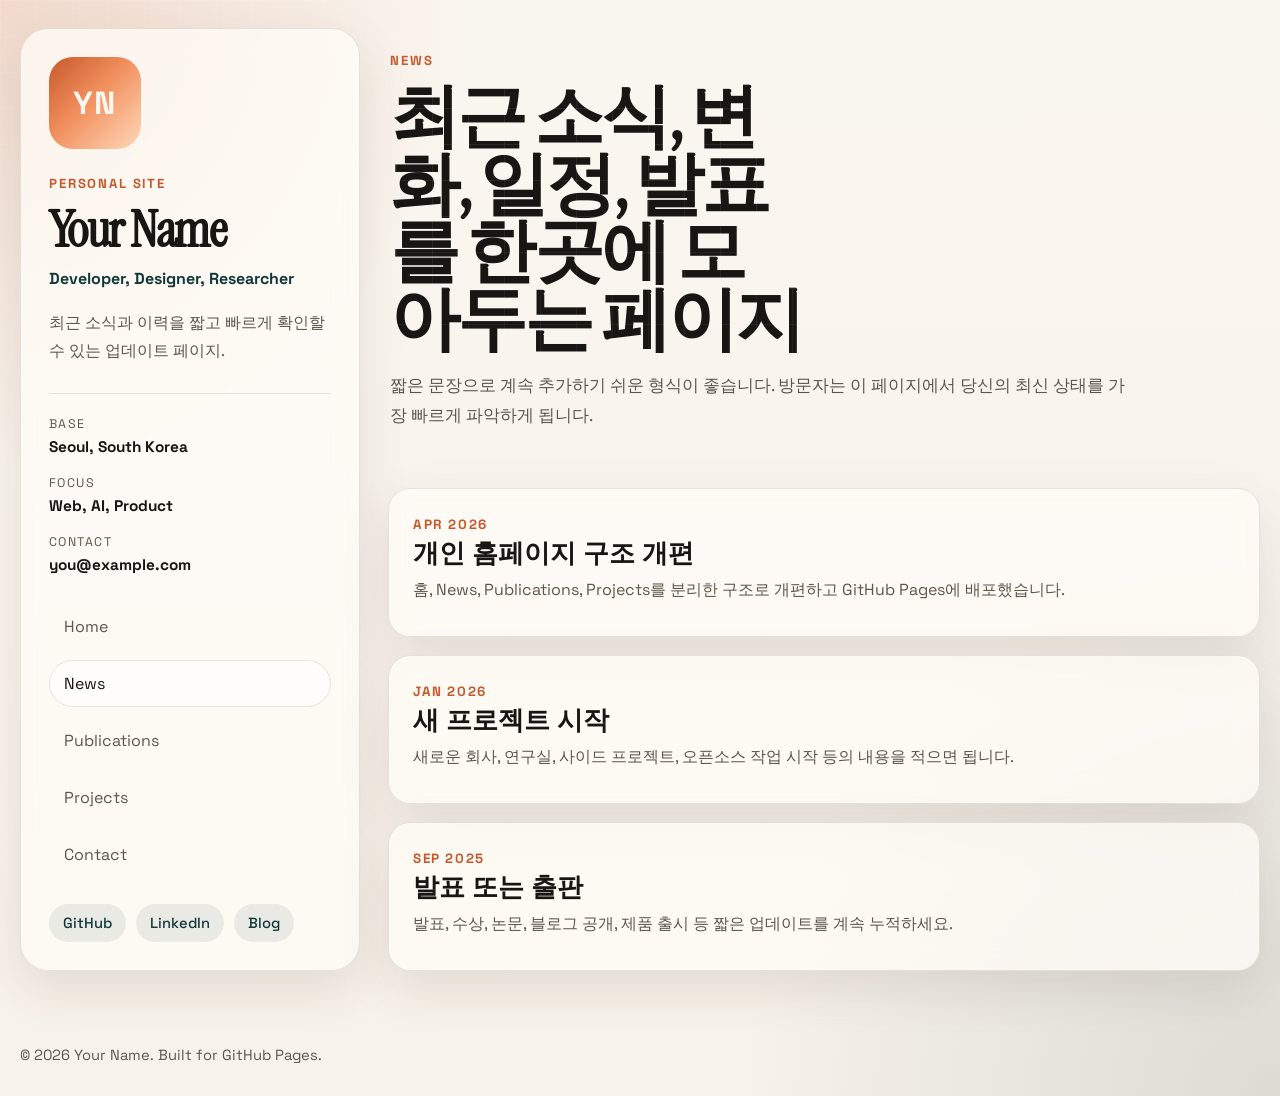
==== news.html @ 61f728b6 "Initial homepage" ====
<!DOCTYPE html>
<html lang="ko">
  <head>
    <meta charset="UTF-8" />
    <meta name="viewport" content="width=device-width, initial-scale=1.0" />
    <title>News | Your Name</title>
    <meta
      name="description"
      content="최근 소식과 타임라인을 정리하는 개인 홈페이지용 News 페이지"
    />
    <link rel="preconnect" href="https://fonts.googleapis.com" />
    <link rel="preconnect" href="https://fonts.gstatic.com" crossorigin />
    <link
      href="https://fonts.googleapis.com/css2?family=Instrument+Serif:ital@0;1&family=Space+Grotesk:wght@400;500;700&display=swap"
      rel="stylesheet"
    />
    <link rel="stylesheet" href="styles.css" />
  </head>
  <body data-page="news">
    <div class="page-shell">
      <aside class="profile-card">
        <div class="avatar" aria-hidden="true">
          <span>YN</span>
        </div>
        <div class="profile-copy">
          <p class="eyebrow">PERSONAL SITE</p>
          <h1>Your Name</h1>
          <p class="role">Developer, Designer, Researcher</p>
          <p class="summary">
            최근 소식과 이력을 짧고 빠르게 확인할 수 있는 업데이트 페이지.
          </p>
        </div>
        <div class="meta-list">
          <div>
            <span class="meta-label">Base</span>
            <strong>Seoul, South Korea</strong>
          </div>
          <div>
            <span class="meta-label">Focus</span>
            <strong>Web, AI, Product</strong>
          </div>
          <div>
            <span class="meta-label">Contact</span>
            <strong>you@example.com</strong>
          </div>
        </div>
        <nav class="side-nav" aria-label="Primary navigation">
          <a data-nav="home" href="index.html">Home</a>
          <a data-nav="news" href="news.html">News</a>
          <a data-nav="publications" href="publications.html">Publications</a>
          <a data-nav="projects" href="projects.html">Projects</a>
          <a href="index.html#contact">Contact</a>
        </nav>
        <div class="social-links">
          <a href="https://github.com/your-id" target="_blank" rel="noreferrer">GitHub</a>
          <a href="https://www.linkedin.com/in/your-id" target="_blank" rel="noreferrer">LinkedIn</a>
          <a href="https://your-notion-or-blog.com" target="_blank" rel="noreferrer">Blog</a>
        </div>
      </aside>

      <main class="content">
        <section class="page-intro">
          <p class="eyebrow">News</p>
          <h2>최근 소식, 변화, 일정, 발표를 한곳에 모아두는 페이지</h2>
          <p class="hero-body">
            짧은 문장으로 계속 추가하기 쉬운 형식이 좋습니다. 방문자는 이
            페이지에서 당신의 최신 상태를 가장 빠르게 파악하게 됩니다.
          </p>
        </section>

        <section class="list-stack">
          <article class="list-card">
            <span class="list-date">Apr 2026</span>
            <h3>개인 홈페이지 구조 개편</h3>
            <p>
              홈, News, Publications, Projects를 분리한 구조로 개편하고
              GitHub Pages에 배포했습니다.
            </p>
          </article>

          <article class="list-card">
            <span class="list-date">Jan 2026</span>
            <h3>새 프로젝트 시작</h3>
            <p>
              새로운 회사, 연구실, 사이드 프로젝트, 오픈소스 작업 시작 등의
              내용을 적으면 됩니다.
            </p>
          </article>

          <article class="list-card">
            <span class="list-date">Sep 2025</span>
            <h3>발표 또는 출판</h3>
            <p>
              발표, 수상, 논문, 블로그 공개, 제품 출시 등 짧은 업데이트를
              계속 누적하세요.
            </p>
          </article>
        </section>
      </main>
    </div>

    <footer class="site-footer">
      <p>© <span id="year"></span> Your Name. Built for GitHub Pages.</p>
    </footer>

    <script src="script.js"></script>
  </body>
</html>
---- styles.css ----
:root {
  --bg: #f7f2ea;
  --bg-strong: #efe4d4;
  --surface: rgba(255, 252, 247, 0.74);
  --surface-strong: #fffaf2;
  --text: #181613;
  --muted: #5e564d;
  --line: rgba(24, 22, 19, 0.1);
  --accent: #c7582b;
  --accent-soft: #f0b58f;
  --accent-deep: #13383a;
  --shadow: 0 18px 50px rgba(77, 53, 36, 0.12);
  --radius-xl: 28px;
  --radius-lg: 22px;
  --radius-md: 16px;
  --max-width: 1240px;
}

* {
  box-sizing: border-box;
}

html {
  scroll-behavior: smooth;
}

body {
  margin: 0;
  min-height: 100vh;
  color: var(--text);
  font-family: "Space Grotesk", sans-serif;
  background:
    radial-gradient(circle at top left, rgba(199, 88, 43, 0.18), transparent 28%),
    radial-gradient(circle at bottom right, rgba(19, 56, 58, 0.12), transparent 32%),
    linear-gradient(180deg, #faf6f0 0%, var(--bg) 100%);
}

body::before {
  position: fixed;
  inset: 0;
  pointer-events: none;
  content: "";
  background-image:
    linear-gradient(rgba(255, 255, 255, 0.24) 1px, transparent 1px),
    linear-gradient(90deg, rgba(255, 255, 255, 0.24) 1px, transparent 1px);
  background-size: 36px 36px;
  mask-image: linear-gradient(180deg, rgba(0, 0, 0, 0.4), transparent 85%);
}

a {
  color: inherit;
  text-decoration: none;
}

p {
  margin: 0;
  line-height: 1.75;
  color: var(--muted);
}

h1,
h2,
h3,
h4 {
  margin: 0;
  color: var(--text);
}

.page-shell {
  width: min(calc(100% - 32px), var(--max-width));
  margin: 0 auto;
  padding: 28px 0 72px;
  display: grid;
  grid-template-columns: 340px minmax(0, 1fr);
  gap: 28px;
}

.profile-card,
.panel,
.work-card,
.contact-banner {
  border: 1px solid var(--line);
  background: var(--surface);
  backdrop-filter: blur(12px);
  box-shadow: var(--shadow);
}

.profile-card {
  position: sticky;
  top: 24px;
  align-self: start;
  padding: 28px;
  border-radius: var(--radius-xl);
}

.avatar {
  width: 92px;
  height: 92px;
  border-radius: 24px;
  display: grid;
  place-items: center;
  margin-bottom: 24px;
  background:
    linear-gradient(135deg, var(--accent) 0%, #f18f5d 45%, #ffd9ba 100%);
  color: #fff7ef;
  font-size: 2rem;
  font-weight: 700;
  letter-spacing: 0.06em;
}

.eyebrow {
  margin-bottom: 10px;
  color: var(--accent);
  font-size: 0.82rem;
  font-weight: 700;
  letter-spacing: 0.14em;
  text-transform: uppercase;
}

.profile-copy h1 {
  font-family: "Instrument Serif", serif;
  font-size: clamp(2.4rem, 6vw, 3.2rem);
  line-height: 0.95;
  letter-spacing: -0.03em;
}

.role {
  margin-top: 10px;
  color: var(--accent-deep);
  font-weight: 700;
}

.summary {
  margin-top: 16px;
}

.meta-list {
  margin-top: 28px;
  padding-top: 22px;
  border-top: 1px solid var(--line);
  display: grid;
  gap: 18px;
}

.meta-label {
  display: block;
  margin-bottom: 4px;
  color: var(--muted);
  font-size: 0.78rem;
  text-transform: uppercase;
  letter-spacing: 0.12em;
}

.meta-list strong {
  font-size: 0.96rem;
}

.side-nav {
  margin-top: 28px;
  display: grid;
  gap: 10px;
}

.side-nav a {
  padding: 12px 14px;
  border-radius: 999px;
  border: 1px solid transparent;
  color: var(--muted);
  transition: 180ms ease;
}

.side-nav a:hover,
.side-nav a.is-active {
  border-color: var(--line);
  background: rgba(255, 255, 255, 0.56);
  color: var(--text);
}

.social-links {
  margin-top: 26px;
  display: flex;
  flex-wrap: wrap;
  gap: 10px;
}

.social-links a {
  padding: 10px 14px;
  border-radius: 999px;
  background: rgba(19, 56, 58, 0.08);
  color: var(--accent-deep);
  font-size: 0.92rem;
  font-weight: 500;
}

.content {
  display: grid;
  gap: 24px;
}

.hero,
.page-intro,
.section {
  padding: 10px 2px;
}

.hero,
.page-intro {
  padding-top: 22px;
}

.hero-kicker {
  color: var(--accent-deep);
  font-weight: 700;
}

.hero h2 {
  max-width: 12ch;
  margin-top: 10px;
  font-family: "Instrument Serif", serif;
  font-size: clamp(3rem, 8vw, 5.2rem);
  line-height: 0.92;
  letter-spacing: -0.04em;
}

.hero h2 span {
  color: var(--accent);
}

.hero-body {
  max-width: 740px;
  margin-top: 18px;
  font-size: 1.05rem;
}

.page-intro h2 {
  max-width: 13ch;
  margin-top: 10px;
  font-family: "Instrument Serif", serif;
  font-size: clamp(2.7rem, 7vw, 4.4rem);
  line-height: 0.96;
  letter-spacing: -0.04em;
}

.hero-actions {
  display: flex;
  flex-wrap: wrap;
  gap: 12px;
  margin-top: 28px;
}

.button {
  display: inline-flex;
  align-items: center;
  justify-content: center;
  min-height: 48px;
  padding: 0 18px;
  border-radius: 999px;
  border: 1px solid var(--line);
  font-weight: 700;
  transition: transform 180ms ease, background 180ms ease;
}

.button:hover {
  transform: translateY(-1px);
}

.button.primary {
  background: var(--accent);
  border-color: transparent;
  color: #fffaf5;
}

.button.ghost {
  background: rgba(255, 255, 255, 0.56);
}

.section-heading {
  display: grid;
  gap: 2px;
  margin-bottom: 16px;
}

.section-heading h3 {
  font-size: clamp(1.8rem, 3vw, 2.3rem);
  line-height: 1.08;
}

.panel {
  padding: 24px;
  border-radius: var(--radius-lg);
}

.panel.compact {
  min-height: 180px;
}

.focus-grid {
  display: grid;
  grid-template-columns: repeat(3, minmax(0, 1fr));
  gap: 18px;
}

.destination-grid {
  display: grid;
  grid-template-columns: repeat(3, minmax(0, 1fr));
  gap: 18px;
}

.destination-card {
  min-height: 240px;
  padding: 24px;
  border: 1px solid var(--line);
  border-radius: var(--radius-lg);
  background:
    linear-gradient(180deg, rgba(255, 255, 255, 0.74), rgba(255, 248, 241, 0.84));
  box-shadow: var(--shadow);
  transition: transform 180ms ease, border-color 180ms ease;
}

.destination-card:hover {
  transform: translateY(-3px);
  border-color: rgba(199, 88, 43, 0.28);
}

.destination-label {
  display: inline-block;
  margin-bottom: 18px;
  color: var(--accent-deep);
  font-size: 0.82rem;
  font-weight: 700;
  letter-spacing: 0.12em;
  text-transform: uppercase;
}

.destination-card h4 {
  margin-bottom: 10px;
  font-size: 1.4rem;
}

.prose-panel {
  display: grid;
  gap: 18px;
}

.panel h4,
.work-card h4 {
  margin-bottom: 10px;
  font-size: 1.25rem;
}

.work-list {
  display: grid;
  gap: 18px;
}

.work-card {
  padding: 24px;
  border-radius: var(--radius-lg);
}

.work-meta,
.tag-row {
  display: flex;
  flex-wrap: wrap;
  gap: 10px;
}

.work-meta {
  margin-bottom: 14px;
  color: var(--accent-deep);
  font-size: 0.86rem;
  font-weight: 700;
  letter-spacing: 0.08em;
  text-transform: uppercase;
}

.tag-row {
  margin: 18px 0 14px;
}

.tag-row span {
  padding: 8px 10px;
  border-radius: 999px;
  background: rgba(199, 88, 43, 0.12);
  color: var(--accent);
  font-size: 0.84rem;
  font-weight: 700;
}

.work-card a {
  color: var(--accent-deep);
  font-weight: 700;
}

.timeline {
  display: grid;
  gap: 14px;
}

.list-stack {
  display: grid;
  gap: 18px;
}

.list-card {
  padding: 24px;
  border: 1px solid var(--line);
  border-radius: var(--radius-lg);
  background: var(--surface);
  backdrop-filter: blur(12px);
  box-shadow: var(--shadow);
}

.list-card h3 {
  margin: 6px 0 8px;
  font-size: clamp(1.5rem, 2vw, 1.9rem);
  line-height: 1.08;
}

.list-date {
  display: inline-block;
  color: var(--accent);
  font-size: 0.84rem;
  font-weight: 700;
  letter-spacing: 0.12em;
  text-transform: uppercase;
}

.list-subtitle {
  margin-bottom: 12px;
  color: var(--accent-deep);
  font-weight: 700;
}

.inline-links {
  display: flex;
  flex-wrap: wrap;
  gap: 14px;
  margin-top: 16px;
}

.inline-links a {
  color: var(--accent-deep);
  font-weight: 700;
}

.timeline-item {
  padding: 18px 0 18px 20px;
  border-left: 2px solid rgba(19, 56, 58, 0.18);
}

.timeline-date {
  display: inline-block;
  margin-bottom: 6px;
  color: var(--accent);
  font-size: 0.88rem;
  font-weight: 700;
  text-transform: uppercase;
  letter-spacing: 0.08em;
}

.contact-banner {
  padding: 24px;
  border-radius: var(--radius-xl);
  display: flex;
  align-items: center;
  justify-content: space-between;
  gap: 20px;
}

.site-footer {
  width: min(calc(100% - 32px), var(--max-width));
  margin: 0 auto;
  padding: 0 0 28px;
}

.site-footer p {
  font-size: 0.92rem;
}

@media (max-width: 1080px) {
  .page-shell {
    grid-template-columns: 1fr;
  }

  .profile-card {
    position: relative;
    top: 0;
  }

  .hero h2 {
    max-width: 100%;
  }
}

@media (max-width: 760px) {
  .page-shell {
    width: min(calc(100% - 20px), var(--max-width));
    padding-top: 18px;
    gap: 18px;
  }

  .profile-card,
  .panel,
  .work-card,
  .contact-banner {
    border-radius: 22px;
  }

  .focus-grid {
    grid-template-columns: 1fr;
  }

  .destination-grid {
    grid-template-columns: 1fr;
  }

  .contact-banner {
    align-items: flex-start;
    flex-direction: column;
  }

  .hero-actions {
    width: 100%;
  }

  .button {
    width: 100%;
  }
}
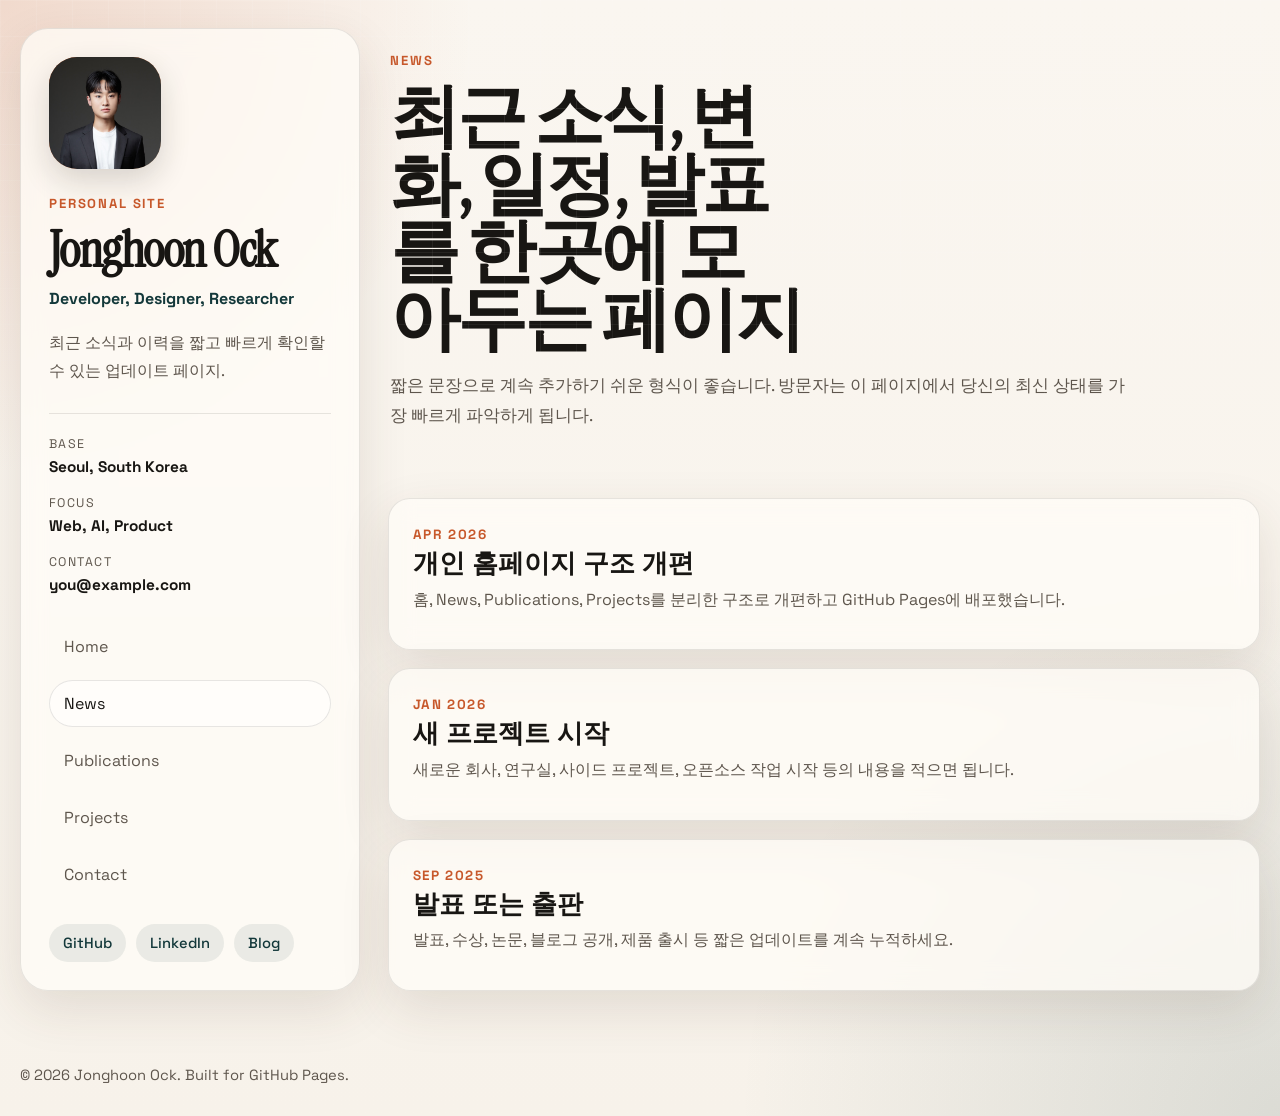
==== commit a078c91d: "Add profile photo and real name" ====
--- a/news.html
+++ b/news.html
@@ -3,7 +3,7 @@
   <head>
     <meta charset="UTF-8" />
     <meta name="viewport" content="width=device-width, initial-scale=1.0" />
-    <title>News | Your Name</title>
+    <title>News | Jonghoon Ock</title>
     <meta
       name="description"
       content="최근 소식과 타임라인을 정리하는 개인 홈페이지용 News 페이지"
@@ -19,12 +19,12 @@
   <body data-page="news">
     <div class="page-shell">
       <aside class="profile-card">
-        <div class="avatar" aria-hidden="true">
-          <span>YN</span>
+        <div class="avatar">
+          <img src="assets/profile.jpg" alt="Portrait of Jonghoon Ock" />
         </div>
         <div class="profile-copy">
           <p class="eyebrow">PERSONAL SITE</p>
-          <h1>Your Name</h1>
+          <h1>Jonghoon Ock</h1>
           <p class="role">Developer, Designer, Researcher</p>
           <p class="summary">
             최근 소식과 이력을 짧고 빠르게 확인할 수 있는 업데이트 페이지.
@@ -100,7 +100,7 @@
     </div>
 
     <footer class="site-footer">
-      <p>© <span id="year"></span> Your Name. Built for GitHub Pages.</p>
+      <p>© <span id="year"></span> Jonghoon Ock. Built for GitHub Pages.</p>
     </footer>
 
     <script src="script.js"></script>
--- a/styles.css
+++ b/styles.css
@@ -94,18 +94,22 @@
 }
 
 .avatar {
-  width: 92px;
-  height: 92px;
-  border-radius: 24px;
-  display: grid;
-  place-items: center;
+  width: 112px;
+  height: 112px;
+  overflow: hidden;
+  border-radius: 28px;
   margin-bottom: 24px;
   background:
     linear-gradient(135deg, var(--accent) 0%, #f18f5d 45%, #ffd9ba 100%);
-  color: #fff7ef;
-  font-size: 2rem;
-  font-weight: 700;
-  letter-spacing: 0.06em;
+  box-shadow: 0 12px 30px rgba(24, 22, 19, 0.16);
+}
+
+.avatar img {
+  width: 100%;
+  height: 100%;
+  display: block;
+  object-fit: cover;
+  object-position: center 20%;
 }
 
 .eyebrow {
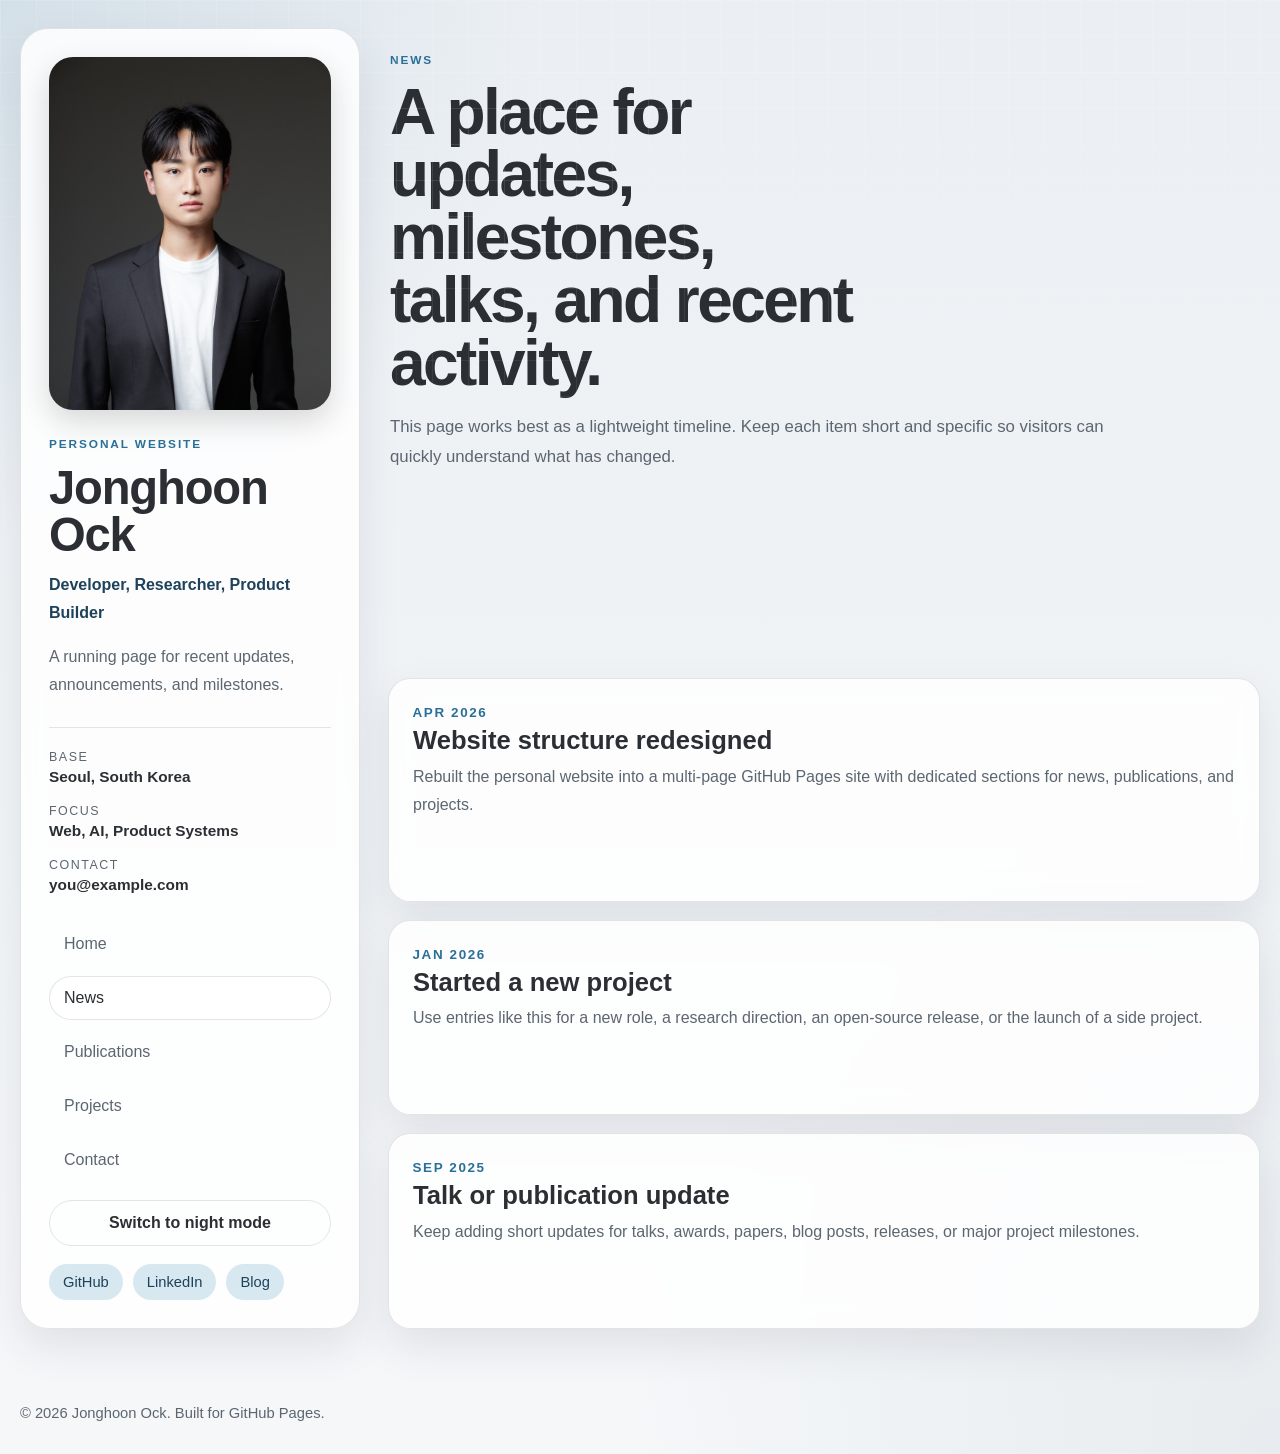
==== commit a506497c: "Translate site and add theme toggle" ====
--- a/news.html
+++ b/news.html
@@ -1,18 +1,12 @@
 <!DOCTYPE html>
-<html lang="ko">
+<html lang="en">
   <head>
     <meta charset="UTF-8" />
     <meta name="viewport" content="width=device-width, initial-scale=1.0" />
     <title>News | Jonghoon Ock</title>
     <meta
       name="description"
-      content="최근 소식과 타임라인을 정리하는 개인 홈페이지용 News 페이지"
-    />
-    <link rel="preconnect" href="https://fonts.googleapis.com" />
-    <link rel="preconnect" href="https://fonts.gstatic.com" crossorigin />
-    <link
-      href="https://fonts.googleapis.com/css2?family=Instrument+Serif:ital@0;1&family=Space+Grotesk:wght@400;500;700&display=swap"
-      rel="stylesheet"
+      content="News page for recent updates, milestones, and announcements from Jonghoon Ock."
     />
     <link rel="stylesheet" href="styles.css" />
   </head>
@@ -23,11 +17,11 @@
           <img src="assets/profile.jpg" alt="Portrait of Jonghoon Ock" />
         </div>
         <div class="profile-copy">
-          <p class="eyebrow">PERSONAL SITE</p>
+          <p class="eyebrow">PERSONAL WEBSITE</p>
           <h1>Jonghoon Ock</h1>
-          <p class="role">Developer, Designer, Researcher</p>
+          <p class="role">Developer, Researcher, Product Builder</p>
           <p class="summary">
-            최근 소식과 이력을 짧고 빠르게 확인할 수 있는 업데이트 페이지.
+            A running page for recent updates, announcements, and milestones.
           </p>
         </div>
         <div class="meta-list">
@@ -37,7 +31,7 @@
           </div>
           <div>
             <span class="meta-label">Focus</span>
-            <strong>Web, AI, Product</strong>
+            <strong>Web, AI, Product Systems</strong>
           </div>
           <div>
             <span class="meta-label">Contact</span>
@@ -51,6 +45,9 @@
           <a data-nav="projects" href="projects.html">Projects</a>
           <a href="index.html#contact">Contact</a>
         </nav>
+        <button class="theme-toggle" type="button" data-theme-toggle>
+          Toggle theme
+        </button>
         <div class="social-links">
           <a href="https://github.com/your-id" target="_blank" rel="noreferrer">GitHub</a>
           <a href="https://www.linkedin.com/in/your-id" target="_blank" rel="noreferrer">LinkedIn</a>
@@ -61,38 +58,38 @@
       <main class="content">
         <section class="page-intro">
           <p class="eyebrow">News</p>
-          <h2>최근 소식, 변화, 일정, 발표를 한곳에 모아두는 페이지</h2>
+          <h2>A place for updates, milestones, talks, and recent activity.</h2>
           <p class="hero-body">
-            짧은 문장으로 계속 추가하기 쉬운 형식이 좋습니다. 방문자는 이
-            페이지에서 당신의 최신 상태를 가장 빠르게 파악하게 됩니다.
+            This page works best as a lightweight timeline. Keep each item short
+            and specific so visitors can quickly understand what has changed.
           </p>
         </section>
 
         <section class="list-stack">
           <article class="list-card">
             <span class="list-date">Apr 2026</span>
-            <h3>개인 홈페이지 구조 개편</h3>
+            <h3>Website structure redesigned</h3>
             <p>
-              홈, News, Publications, Projects를 분리한 구조로 개편하고
-              GitHub Pages에 배포했습니다.
+              Rebuilt the personal website into a multi-page GitHub Pages site
+              with dedicated sections for news, publications, and projects.
             </p>
           </article>
 
           <article class="list-card">
             <span class="list-date">Jan 2026</span>
-            <h3>새 프로젝트 시작</h3>
+            <h3>Started a new project</h3>
             <p>
-              새로운 회사, 연구실, 사이드 프로젝트, 오픈소스 작업 시작 등의
-              내용을 적으면 됩니다.
+              Use entries like this for a new role, a research direction, an
+              open-source release, or the launch of a side project.
             </p>
           </article>
 
           <article class="list-card">
             <span class="list-date">Sep 2025</span>
-            <h3>발표 또는 출판</h3>
+            <h3>Talk or publication update</h3>
             <p>
-              발표, 수상, 논문, 블로그 공개, 제품 출시 등 짧은 업데이트를
-              계속 누적하세요.
+              Keep adding short updates for talks, awards, papers, blog posts,
+              releases, or major project milestones.
             </p>
           </article>
         </section>
--- a/styles.css
+++ b/styles.css
@@ -1,19 +1,37 @@
 :root {
-  --bg: #f7f2ea;
-  --bg-strong: #efe4d4;
-  --surface: rgba(255, 252, 247, 0.74);
-  --surface-strong: #fffaf2;
-  --text: #181613;
-  --muted: #5e564d;
-  --line: rgba(24, 22, 19, 0.1);
-  --accent: #c7582b;
-  --accent-soft: #f0b58f;
-  --accent-deep: #13383a;
-  --shadow: 0 18px 50px rgba(77, 53, 36, 0.12);
+  --bg: #f5f7f9;
+  --bg-strong: #ebeff3;
+  --surface: rgba(255, 255, 255, 0.84);
+  --surface-strong: #ffffff;
+  --text: #2b2f33;
+  --muted: #5c6670;
+  --line: rgba(43, 47, 51, 0.12);
+  --accent: #2a6f97;
+  --accent-soft: #d7e8f1;
+  --accent-deep: #1e425b;
+  --shadow: 0 18px 40px rgba(47, 63, 78, 0.1);
   --radius-xl: 28px;
   --radius-lg: 22px;
   --radius-md: 16px;
   --max-width: 1240px;
+  --button-ghost: rgba(255, 255, 255, 0.68);
+  --grid-line: rgba(255, 255, 255, 0.34);
+}
+
+:root[data-theme="dark"] {
+  --bg: #11161c;
+  --bg-strong: #17202a;
+  --surface: rgba(24, 32, 42, 0.88);
+  --surface-strong: #1b2530;
+  --text: #edf3f7;
+  --muted: #a7b4be;
+  --line: rgba(237, 243, 247, 0.12);
+  --accent: #7cc0e7;
+  --accent-soft: rgba(124, 192, 231, 0.16);
+  --accent-deep: #cbe4f3;
+  --shadow: 0 20px 44px rgba(0, 0, 0, 0.28);
+  --button-ghost: rgba(255, 255, 255, 0.06);
+  --grid-line: rgba(255, 255, 255, 0.05);
 }
 
 * {
@@ -28,11 +46,13 @@
   margin: 0;
   min-height: 100vh;
   color: var(--text);
-  font-family: "Space Grotesk", sans-serif;
+  font-family: -apple-system, ".SFNSText-Regular", "San Francisco", "Roboto",
+    "Segoe UI", "Helvetica Neue", "Lucida Grande", Arial, sans-serif;
   background:
-    radial-gradient(circle at top left, rgba(199, 88, 43, 0.18), transparent 28%),
-    radial-gradient(circle at bottom right, rgba(19, 56, 58, 0.12), transparent 32%),
-    linear-gradient(180deg, #faf6f0 0%, var(--bg) 100%);
+    radial-gradient(circle at top left, rgba(42, 111, 151, 0.12), transparent 28%),
+    radial-gradient(circle at bottom right, rgba(74, 106, 129, 0.08), transparent 34%),
+    linear-gradient(180deg, var(--bg-strong) 0%, var(--bg) 100%);
+  transition: background 180ms ease, color 180ms ease;
 }
 
 body::before {
@@ -41,8 +61,8 @@
   pointer-events: none;
   content: "";
   background-image:
-    linear-gradient(rgba(255, 255, 255, 0.24) 1px, transparent 1px),
-    linear-gradient(90deg, rgba(255, 255, 255, 0.24) 1px, transparent 1px);
+    linear-gradient(var(--grid-line) 1px, transparent 1px),
+    linear-gradient(90deg, var(--grid-line) 1px, transparent 1px);
   background-size: 36px 36px;
   mask-image: linear-gradient(180deg, rgba(0, 0, 0, 0.4), transparent 85%);
 }
@@ -64,6 +84,7 @@
 h4 {
   margin: 0;
   color: var(--text);
+  font-family: inherit;
 }
 
 .page-shell {
@@ -78,7 +99,8 @@
 .profile-card,
 .panel,
 .work-card,
-.contact-banner {
+.contact-banner,
+.list-card {
   border: 1px solid var(--line);
   background: var(--surface);
   backdrop-filter: blur(12px);
@@ -94,13 +116,12 @@
 }
 
 .avatar {
-  width: 112px;
-  height: 112px;
+  width: 100%;
+  aspect-ratio: 4 / 5;
   overflow: hidden;
-  border-radius: 28px;
+  border-radius: 24px;
   margin-bottom: 24px;
-  background:
-    linear-gradient(135deg, var(--accent) 0%, #f18f5d 45%, #ffd9ba 100%);
+  background: var(--accent-soft);
   box-shadow: 0 12px 30px rgba(24, 22, 19, 0.16);
 }
 
@@ -109,29 +130,28 @@
   height: 100%;
   display: block;
   object-fit: cover;
-  object-position: center 20%;
+  object-position: center 18%;
 }
 
 .eyebrow {
   margin-bottom: 10px;
   color: var(--accent);
-  font-size: 0.82rem;
-  font-weight: 700;
-  letter-spacing: 0.14em;
+  font-size: 0.74rem;
+  font-weight: 700;
+  letter-spacing: 0.16em;
   text-transform: uppercase;
 }
 
 .profile-copy h1 {
-  font-family: "Instrument Serif", serif;
-  font-size: clamp(2.4rem, 6vw, 3.2rem);
-  line-height: 0.95;
-  letter-spacing: -0.03em;
+  font-size: clamp(2.2rem, 5vw, 2.95rem);
+  line-height: 1;
+  letter-spacing: -0.025em;
 }
 
 .role {
-  margin-top: 10px;
-  color: var(--accent-deep);
-  font-weight: 700;
+  margin-top: 12px;
+  color: var(--accent-deep);
+  font-weight: 600;
 }
 
 .summary {
@@ -176,12 +196,30 @@
 .side-nav a:hover,
 .side-nav a.is-active {
   border-color: var(--line);
-  background: rgba(255, 255, 255, 0.56);
+  background: var(--button-ghost);
   color: var(--text);
 }
 
+.theme-toggle {
+  width: 100%;
+  margin-top: 18px;
+  min-height: 46px;
+  padding: 0 14px;
+  border: 1px solid var(--line);
+  border-radius: 999px;
+  background: transparent;
+  color: var(--text);
+  font: inherit;
+  font-weight: 600;
+  transition: background 180ms ease, border-color 180ms ease, color 180ms ease;
+}
+
+.theme-toggle:hover {
+  background: var(--button-ghost);
+}
+
 .social-links {
-  margin-top: 26px;
+  margin-top: 18px;
   display: flex;
   flex-wrap: wrap;
   gap: 10px;
@@ -190,7 +228,7 @@
 .social-links a {
   padding: 10px 14px;
   border-radius: 999px;
-  background: rgba(19, 56, 58, 0.08);
+  background: var(--accent-soft);
   color: var(--accent-deep);
   font-size: 0.92rem;
   font-weight: 500;
@@ -220,9 +258,8 @@
 .hero h2 {
   max-width: 12ch;
   margin-top: 10px;
-  font-family: "Instrument Serif", serif;
-  font-size: clamp(3rem, 8vw, 5.2rem);
-  line-height: 0.92;
+  font-size: clamp(2.8rem, 7vw, 4.7rem);
+  line-height: 0.95;
   letter-spacing: -0.04em;
 }
 
@@ -239,9 +276,8 @@
 .page-intro h2 {
   max-width: 13ch;
   margin-top: 10px;
-  font-family: "Instrument Serif", serif;
-  font-size: clamp(2.7rem, 7vw, 4.4rem);
-  line-height: 0.96;
+  font-size: clamp(2.45rem, 6vw, 4rem);
+  line-height: 0.98;
   letter-spacing: -0.04em;
 }
 
@@ -275,7 +311,7 @@
 }
 
 .button.ghost {
-  background: rgba(255, 255, 255, 0.56);
+  background: var(--button-ghost);
 }
 
 .section-heading {
@@ -316,9 +352,14 @@
   border: 1px solid var(--line);
   border-radius: var(--radius-lg);
   background:
-    linear-gradient(180deg, rgba(255, 255, 255, 0.74), rgba(255, 248, 241, 0.84));
+    linear-gradient(180deg, rgba(255, 255, 255, 0.72), rgba(246, 249, 252, 0.92));
   box-shadow: var(--shadow);
   transition: transform 180ms ease, border-color 180ms ease;
+}
+
+:root[data-theme="dark"] .destination-card {
+  background:
+    linear-gradient(180deg, rgba(28, 38, 49, 0.92), rgba(21, 29, 38, 0.96));
 }
 
 .destination-card:hover {
@@ -385,7 +426,7 @@
 .tag-row span {
   padding: 8px 10px;
   border-radius: 999px;
-  background: rgba(199, 88, 43, 0.12);
+  background: var(--accent-soft);
   color: var(--accent);
   font-size: 0.84rem;
   font-weight: 700;
@@ -408,11 +449,7 @@
 
 .list-card {
   padding: 24px;
-  border: 1px solid var(--line);
   border-radius: var(--radius-lg);
-  background: var(--surface);
-  backdrop-filter: blur(12px);
-  box-shadow: var(--shadow);
 }
 
 .list-card h3 {
@@ -495,6 +532,10 @@
   .hero h2 {
     max-width: 100%;
   }
+
+  .page-intro h2 {
+    max-width: 100%;
+  }
 }
 
 @media (max-width: 760px) {
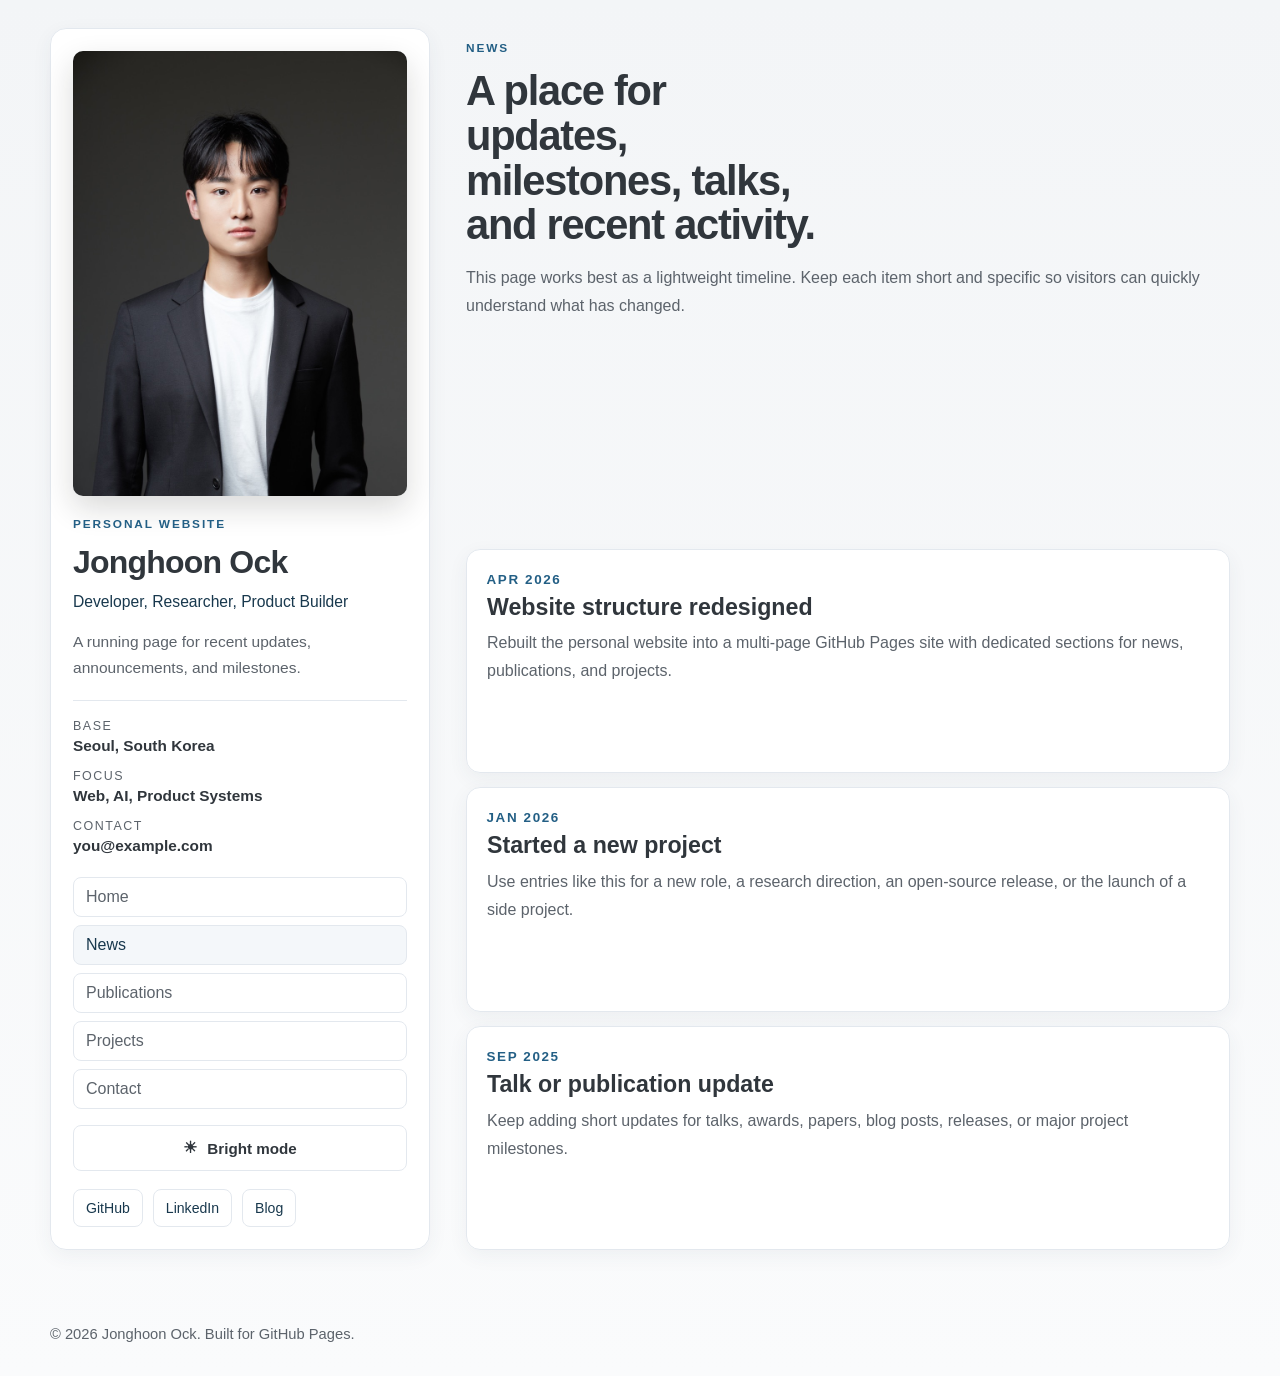
==== commit 8e64bc36: "Refine profile layout and fix theme toggle" ====
--- a/news.html
+++ b/news.html
@@ -45,8 +45,9 @@
           <a data-nav="projects" href="projects.html">Projects</a>
           <a href="index.html#contact">Contact</a>
         </nav>
-        <button class="theme-toggle" type="button" data-theme-toggle>
-          Toggle theme
+        <button class="theme-toggle" type="button" data-theme-toggle aria-live="polite">
+          <span class="theme-toggle-icon" data-theme-icon aria-hidden="true">☀</span>
+          <span class="theme-toggle-label" data-theme-label>Bright mode</span>
         </button>
         <div class="social-links">
           <a href="https://github.com/your-id" target="_blank" rel="noreferrer">GitHub</a>
--- a/styles.css
+++ b/styles.css
@@ -1,37 +1,38 @@
 :root {
-  --bg: #f5f7f9;
-  --bg-strong: #ebeff3;
-  --surface: rgba(255, 255, 255, 0.84);
+  --bg: #fafbfc;
+  --bg-strong: #f3f5f7;
+  --surface: rgba(255, 255, 255, 0.98);
   --surface-strong: #ffffff;
-  --text: #2b2f33;
-  --muted: #5c6670;
-  --line: rgba(43, 47, 51, 0.12);
-  --accent: #2a6f97;
-  --accent-soft: #d7e8f1;
-  --accent-deep: #1e425b;
-  --shadow: 0 18px 40px rgba(47, 63, 78, 0.1);
-  --radius-xl: 28px;
-  --radius-lg: 22px;
+  --text: #30363c;
+  --muted: #5c636b;
+  --line: #e3e8ee;
+  --accent: #235f85;
+  --accent-soft: #eef4f8;
+  --accent-deep: #18384d;
+  --shadow: 0 6px 20px rgba(51, 67, 82, 0.06);
+  --radius-xl: 16px;
+  --radius-lg: 14px;
   --radius-md: 16px;
-  --max-width: 1240px;
-  --button-ghost: rgba(255, 255, 255, 0.68);
-  --grid-line: rgba(255, 255, 255, 0.34);
-}
-
-:root[data-theme="dark"] {
-  --bg: #11161c;
-  --bg-strong: #17202a;
-  --surface: rgba(24, 32, 42, 0.88);
-  --surface-strong: #1b2530;
-  --text: #edf3f7;
-  --muted: #a7b4be;
-  --line: rgba(237, 243, 247, 0.12);
-  --accent: #7cc0e7;
-  --accent-soft: rgba(124, 192, 231, 0.16);
-  --accent-deep: #cbe4f3;
-  --shadow: 0 20px 44px rgba(0, 0, 0, 0.28);
-  --button-ghost: rgba(255, 255, 255, 0.06);
-  --grid-line: rgba(255, 255, 255, 0.05);
+  --max-width: 1180px;
+  --button-ghost: #f4f7fa;
+  --grid-line: rgba(255, 255, 255, 0);
+}
+
+html[data-theme="dark"] {
+  color-scheme: dark;
+  --bg: #0f141a;
+  --bg-strong: #161d24;
+  --surface: rgba(22, 29, 36, 0.98);
+  --surface-strong: #1a222c;
+  --text: #edf2f6;
+  --muted: #adb7c0;
+  --line: #2b3640;
+  --accent: #8ec6ea;
+  --accent-soft: #18222c;
+  --accent-deep: #dcecf7;
+  --shadow: 0 12px 32px rgba(0, 0, 0, 0.26);
+  --button-ghost: #18212a;
+  --grid-line: rgba(255, 255, 255, 0);
 }
 
 * {
@@ -48,10 +49,7 @@
   color: var(--text);
   font-family: -apple-system, ".SFNSText-Regular", "San Francisco", "Roboto",
     "Segoe UI", "Helvetica Neue", "Lucida Grande", Arial, sans-serif;
-  background:
-    radial-gradient(circle at top left, rgba(42, 111, 151, 0.12), transparent 28%),
-    radial-gradient(circle at bottom right, rgba(74, 106, 129, 0.08), transparent 34%),
-    linear-gradient(180deg, var(--bg-strong) 0%, var(--bg) 100%);
+  background: linear-gradient(180deg, var(--bg-strong) 0%, var(--bg) 100%);
   transition: background 180ms ease, color 180ms ease;
 }
 
@@ -64,7 +62,7 @@
     linear-gradient(var(--grid-line) 1px, transparent 1px),
     linear-gradient(90deg, var(--grid-line) 1px, transparent 1px);
   background-size: 36px 36px;
-  mask-image: linear-gradient(180deg, rgba(0, 0, 0, 0.4), transparent 85%);
+  mask-image: linear-gradient(180deg, rgba(0, 0, 0, 0.12), transparent 95%);
 }
 
 a {
@@ -92,8 +90,8 @@
   margin: 0 auto;
   padding: 28px 0 72px;
   display: grid;
-  grid-template-columns: 340px minmax(0, 1fr);
-  gap: 28px;
+  grid-template-columns: 380px minmax(0, 1fr);
+  gap: 36px;
 }
 
 .profile-card,
@@ -111,16 +109,16 @@
   position: sticky;
   top: 24px;
   align-self: start;
-  padding: 28px;
+  padding: 22px;
   border-radius: var(--radius-xl);
 }
 
 .avatar {
   width: 100%;
-  aspect-ratio: 4 / 5;
+  aspect-ratio: 3 / 4;
   overflow: hidden;
-  border-radius: 24px;
-  margin-bottom: 24px;
+  border-radius: 10px;
+  margin-bottom: 18px;
   background: var(--accent-soft);
   box-shadow: 0 12px 30px rgba(24, 22, 19, 0.16);
 }
@@ -143,27 +141,31 @@
 }
 
 .profile-copy h1 {
-  font-size: clamp(2.2rem, 5vw, 2.95rem);
-  line-height: 1;
+  font-size: clamp(1.65rem, 3vw, 2rem);
+  line-height: 1.08;
   letter-spacing: -0.025em;
+  font-weight: 700;
 }
 
 .role {
-  margin-top: 12px;
-  color: var(--accent-deep);
-  font-weight: 600;
+  margin-top: 8px;
+  color: var(--accent-deep);
+  font-weight: 500;
+  font-size: 0.98rem;
 }
 
 .summary {
-  margin-top: 16px;
+  margin-top: 14px;
+  font-size: 0.97rem;
+  line-height: 1.65;
 }
 
 .meta-list {
-  margin-top: 28px;
-  padding-top: 22px;
+  margin-top: 20px;
+  padding-top: 18px;
   border-top: 1px solid var(--line);
   display: grid;
-  gap: 18px;
+  gap: 14px;
 }
 
 .meta-label {
@@ -180,42 +182,56 @@
 }
 
 .side-nav {
-  margin-top: 28px;
-  display: grid;
-  gap: 10px;
+  margin-top: 22px;
+  display: grid;
+  gap: 8px;
 }
 
 .side-nav a {
-  padding: 12px 14px;
-  border-radius: 999px;
-  border: 1px solid transparent;
+  padding: 10px 12px;
+  border-radius: 8px;
+  border: 1px solid var(--line);
   color: var(--muted);
   transition: 180ms ease;
+  background: var(--surface-strong);
 }
 
 .side-nav a:hover,
 .side-nav a.is-active {
   border-color: var(--line);
   background: var(--button-ghost);
-  color: var(--text);
+  color: var(--accent-deep);
 }
 
 .theme-toggle {
   width: 100%;
-  margin-top: 18px;
+  margin-top: 16px;
   min-height: 46px;
   padding: 0 14px;
   border: 1px solid var(--line);
-  border-radius: 999px;
-  background: transparent;
+  border-radius: 8px;
+  background: var(--surface-strong);
   color: var(--text);
   font: inherit;
   font-weight: 600;
+  display: inline-flex;
+  align-items: center;
+  justify-content: center;
+  gap: 10px;
   transition: background 180ms ease, border-color 180ms ease, color 180ms ease;
 }
 
 .theme-toggle:hover {
   background: var(--button-ghost);
+}
+
+.theme-toggle-icon {
+  font-size: 1rem;
+  line-height: 1;
+}
+
+.theme-toggle-label {
+  font-size: 0.95rem;
 }
 
 .social-links {
@@ -226,11 +242,12 @@
 }
 
 .social-links a {
-  padding: 10px 14px;
-  border-radius: 999px;
-  background: var(--accent-soft);
-  color: var(--accent-deep);
-  font-size: 0.92rem;
+  padding: 10px 12px;
+  border-radius: 8px;
+  background: var(--surface-strong);
+  border: 1px solid var(--line);
+  color: var(--accent-deep);
+  font-size: 0.88rem;
   font-weight: 500;
 }
 
@@ -242,25 +259,26 @@
 .hero,
 .page-intro,
 .section {
-  padding: 10px 2px;
+  padding: 4px 0;
 }
 
 .hero,
 .page-intro {
-  padding-top: 22px;
+  padding-top: 10px;
 }
 
 .hero-kicker {
   color: var(--accent-deep);
-  font-weight: 700;
+  font-weight: 600;
+  font-size: 0.88rem;
 }
 
 .hero h2 {
-  max-width: 12ch;
+  max-width: 14ch;
   margin-top: 10px;
-  font-size: clamp(2.8rem, 7vw, 4.7rem);
-  line-height: 0.95;
-  letter-spacing: -0.04em;
+  font-size: clamp(2.1rem, 4.6vw, 2.9rem);
+  line-height: 1.06;
+  letter-spacing: -0.03em;
 }
 
 .hero h2 span {
@@ -268,17 +286,17 @@
 }
 
 .hero-body {
-  max-width: 740px;
-  margin-top: 18px;
-  font-size: 1.05rem;
+  max-width: 780px;
+  margin-top: 16px;
+  font-size: 1rem;
 }
 
 .page-intro h2 {
-  max-width: 13ch;
+  max-width: 16ch;
   margin-top: 10px;
-  font-size: clamp(2.45rem, 6vw, 4rem);
-  line-height: 0.98;
-  letter-spacing: -0.04em;
+  font-size: clamp(1.95rem, 4vw, 2.6rem);
+  line-height: 1.08;
+  letter-spacing: -0.03em;
 }
 
 .hero-actions {
@@ -294,7 +312,7 @@
   justify-content: center;
   min-height: 48px;
   padding: 0 18px;
-  border-radius: 999px;
+  border-radius: 8px;
   border: 1px solid var(--line);
   font-weight: 700;
   transition: transform 180ms ease, background 180ms ease;
@@ -321,12 +339,12 @@
 }
 
 .section-heading h3 {
-  font-size: clamp(1.8rem, 3vw, 2.3rem);
-  line-height: 1.08;
+  font-size: clamp(1.35rem, 2.4vw, 1.75rem);
+  line-height: 1.2;
 }
 
 .panel {
-  padding: 24px;
+  padding: 20px;
   border-radius: var(--radius-lg);
 }
 
@@ -343,28 +361,22 @@
 .destination-grid {
   display: grid;
   grid-template-columns: repeat(3, minmax(0, 1fr));
-  gap: 18px;
+  gap: 14px;
 }
 
 .destination-card {
-  min-height: 240px;
-  padding: 24px;
+  min-height: 210px;
+  padding: 20px;
   border: 1px solid var(--line);
   border-radius: var(--radius-lg);
-  background:
-    linear-gradient(180deg, rgba(255, 255, 255, 0.72), rgba(246, 249, 252, 0.92));
+  background: var(--surface);
   box-shadow: var(--shadow);
   transition: transform 180ms ease, border-color 180ms ease;
 }
 
-:root[data-theme="dark"] .destination-card {
-  background:
-    linear-gradient(180deg, rgba(28, 38, 49, 0.92), rgba(21, 29, 38, 0.96));
-}
-
 .destination-card:hover {
-  transform: translateY(-3px);
-  border-color: rgba(199, 88, 43, 0.28);
+  transform: translateY(-2px);
+  border-color: var(--accent);
 }
 
 .destination-label {
@@ -379,7 +391,7 @@
 
 .destination-card h4 {
   margin-bottom: 10px;
-  font-size: 1.4rem;
+  font-size: 1.2rem;
 }
 
 .prose-panel {
@@ -390,7 +402,7 @@
 .panel h4,
 .work-card h4 {
   margin-bottom: 10px;
-  font-size: 1.25rem;
+  font-size: 1.1rem;
 }
 
 .work-list {
@@ -444,18 +456,18 @@
 
 .list-stack {
   display: grid;
-  gap: 18px;
+  gap: 14px;
 }
 
 .list-card {
-  padding: 24px;
+  padding: 20px;
   border-radius: var(--radius-lg);
 }
 
 .list-card h3 {
   margin: 6px 0 8px;
-  font-size: clamp(1.5rem, 2vw, 1.9rem);
-  line-height: 1.08;
+  font-size: clamp(1.2rem, 1.9vw, 1.45rem);
+  line-height: 1.2;
 }
 
 .list-date {
@@ -501,7 +513,7 @@
 }
 
 .contact-banner {
-  padding: 24px;
+  padding: 20px;
   border-radius: var(--radius-xl);
   display: flex;
   align-items: center;
@@ -522,6 +534,7 @@
 @media (max-width: 1080px) {
   .page-shell {
     grid-template-columns: 1fr;
+    gap: 22px;
   }
 
   .profile-card {
